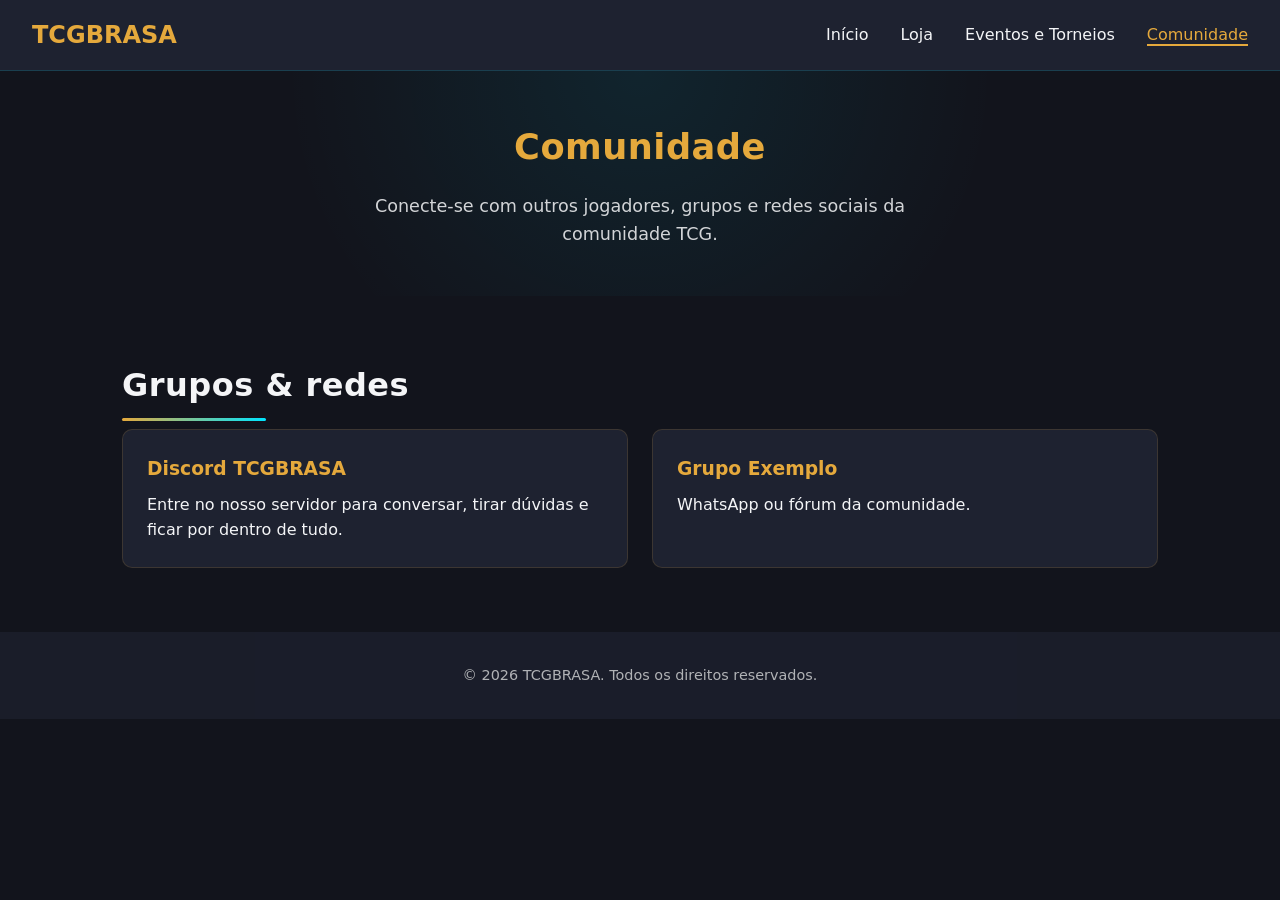
==== comunidade.html @ 6d98fee7 "Primeira versão do site TCGBRASA" ====
<!DOCTYPE html>
<html lang="pt-BR">
<head>
    <meta charset="UTF-8">
    <meta name="viewport" content="width=device-width, initial-scale=1.0">
    <title>Comunidade | TCGBRASA</title>
    <link rel="stylesheet" href="Pages_style/index.css">
</head>
<body>
    <header class="site-header">
        <div class="logo">TCGBRASA</div>
        <nav class="main-nav">
            <ul>
                <li><a href="index.html">Início</a></li>
                <li><a href="lojas.html">Loja</a></li>
                <li><a href="torneios.html">Eventos e Torneios</a></li>
                <li><a href="comunidade.html" class="active">Comunidade</a></li>
            </ul>
        </nav>
    </header>

    <main>
        <section class="hero page-hero">
            <h1>Comunidade</h1>
            <p>Conecte-se com outros jogadores, grupos e redes sociais da comunidade TCG.</p>
        </section>

        <section class="comunidade">
            <h2>Grupos & redes</h2>
            <div class="cards-grid">
                <a class="card" href="https://discord.gg/3YSHkBdrX" target="_blank" rel="noopener">
                    <h3>Discord TCGBRASA</h3>
                    <p>Entre no nosso servidor para conversar, tirar dúvidas e ficar por dentro de tudo.</p>
                </a>
                <div class="card">
                    <h3>Grupo Exemplo</h3>
                    <p>WhatsApp ou fórum da comunidade.</p>
                </div>
            </div>
        </section>
    </main>

    <footer class="site-footer">
        <p>&copy; 2026 TCGBRASA. Todos os direitos reservados.</p>
    </footer>
</body>
</html>
---- Pages_style/index.css ----
/* ===== Variáveis de cor ===== */
:root {
    --bg-main: #12141C;
    --bg-surface: #1E2230;
    --text-main: #F4F5F7;
    --accent-gold: #E5A93C;
    --accent-neon: #00E5FF;

    --font-base: 'Segoe UI', system-ui, -apple-system, sans-serif;
    --radius: 10px;
}

/* ===== Reset ===== */
* {
    box-sizing: border-box;
    margin: 0;
    padding: 0;
}

body {
    background-color: var(--bg-main);
    color: var(--text-main);
    font-family: var(--font-base);
    line-height: 1.6;
}

a {
    color: inherit;
    text-decoration: none;
}

h1, h2 {
    letter-spacing: 0.5px;
}

/* ===== Header / Navbar ===== */
.site-header {
    position: sticky;
    top: 0;
    z-index: 10;
    display: flex;
    align-items: center;
    justify-content: space-between;
    padding: 1rem 2rem;
    background-color: var(--bg-surface);
    border-bottom: 1px solid rgba(0, 229, 255, 0.15);
}

.logo {
    font-size: 1.5rem;
    font-weight: 700;
    color: var(--accent-gold);
}

.main-nav ul {
    display: flex;
    gap: 2rem;
    list-style: none;
}

.main-nav a {
    font-weight: 500;
    color: var(--text-main);
    transition: color 0.2s ease;
}

.main-nav a:hover {
    color: var(--accent-neon);
}

.main-nav a.active {
    color: var(--accent-gold);
    border-bottom: 2px solid var(--accent-gold);
}

/* ===== Hero ===== */
.hero {
    text-align: center;
    padding: 5rem 2rem;
    background: radial-gradient(circle at 50% 0%, rgba(0, 229, 255, 0.08), transparent 60%);
}

.hero h1 {
    font-size: 3rem;
    color: var(--accent-gold);
    margin-bottom: 1rem;
}

.hero p {
    font-size: 1.1rem;
    color: var(--text-main);
    max-width: 600px;
    margin: 0 auto;
    opacity: 0.85;
}

.page-hero {
    padding: 3rem 2rem;
}

.page-hero h1 {
    font-size: 2.2rem;
}

/* ===== Seções ===== */
main section {
    padding: 4rem 2rem;
    max-width: 1100px;
    margin: 0 auto;
}

main section h2 {
    font-size: 2rem;
    margin-bottom: 0.5rem;
    color: var(--text-main);
    position: relative;
    display: inline-block;
}

main section h2::after {
    content: "";
    display: block;
    width: 50%;
    height: 3px;
    margin-top: 0.4rem;
    background: linear-gradient(90deg, var(--accent-gold), var(--accent-neon));
    border-radius: 2px;
}

main section > p {
    margin-top: 1rem;
    margin-bottom: 2rem;
    opacity: 0.8;
    max-width: 700px;
}

/* ===== Cards ===== */
.cards-grid {
    display: grid;
    grid-template-columns: repeat(auto-fit, minmax(240px, 1fr));
    gap: 1.5rem;
}

/* ===== Animação de entrada ao rolar a página ===== */
.reveal {
    opacity: 0;
    transform: translateY(24px);
    transition: opacity 0.6s ease, transform 0.6s ease;
}

.reveal.is-visible {
    opacity: 1;
    transform: translateY(0);
}

.destaques .cards-grid .reveal:nth-child(1) { transition-delay: 0s; }
.destaques .cards-grid .reveal:nth-child(2) { transition-delay: 0.1s; }
.destaques .cards-grid .reveal:nth-child(3) { transition-delay: 0.2s; }
.destaques .cards-grid .reveal:nth-child(4) { transition-delay: 0.3s; }

.card {
    display: block;
    background-color: var(--bg-surface);
    border: 1px solid rgba(229, 169, 60, 0.15);
    border-radius: var(--radius);
    padding: 1.5rem;
    transition: transform 0.2s ease, border-color 0.2s ease, box-shadow 0.2s ease;
}

.card:hover {
    transform: translateY(-6px) scale(1.02);
    border-color: var(--accent-neon);
    box-shadow: 0 10px 28px rgba(0, 229, 255, 0.18);
}

.card h3 {
    color: var(--accent-gold);
    margin-bottom: 0.5rem;
}

/* ===== Footer ===== */
.site-footer {
    text-align: center;
    padding: 2rem;
    background-color: var(--bg-surface);
    color: var(--text-main);
    opacity: 0.7;
    font-size: 0.9rem;
}

/* ===== Responsivo ===== */
@media (max-width: 640px) {
    .site-header {
        flex-direction: column;
        gap: 1rem;
    }

    .main-nav ul {
        flex-wrap: wrap;
        justify-content: center;
        gap: 1rem;
    }

    .hero h1 {
        font-size: 2.2rem;
    }
}
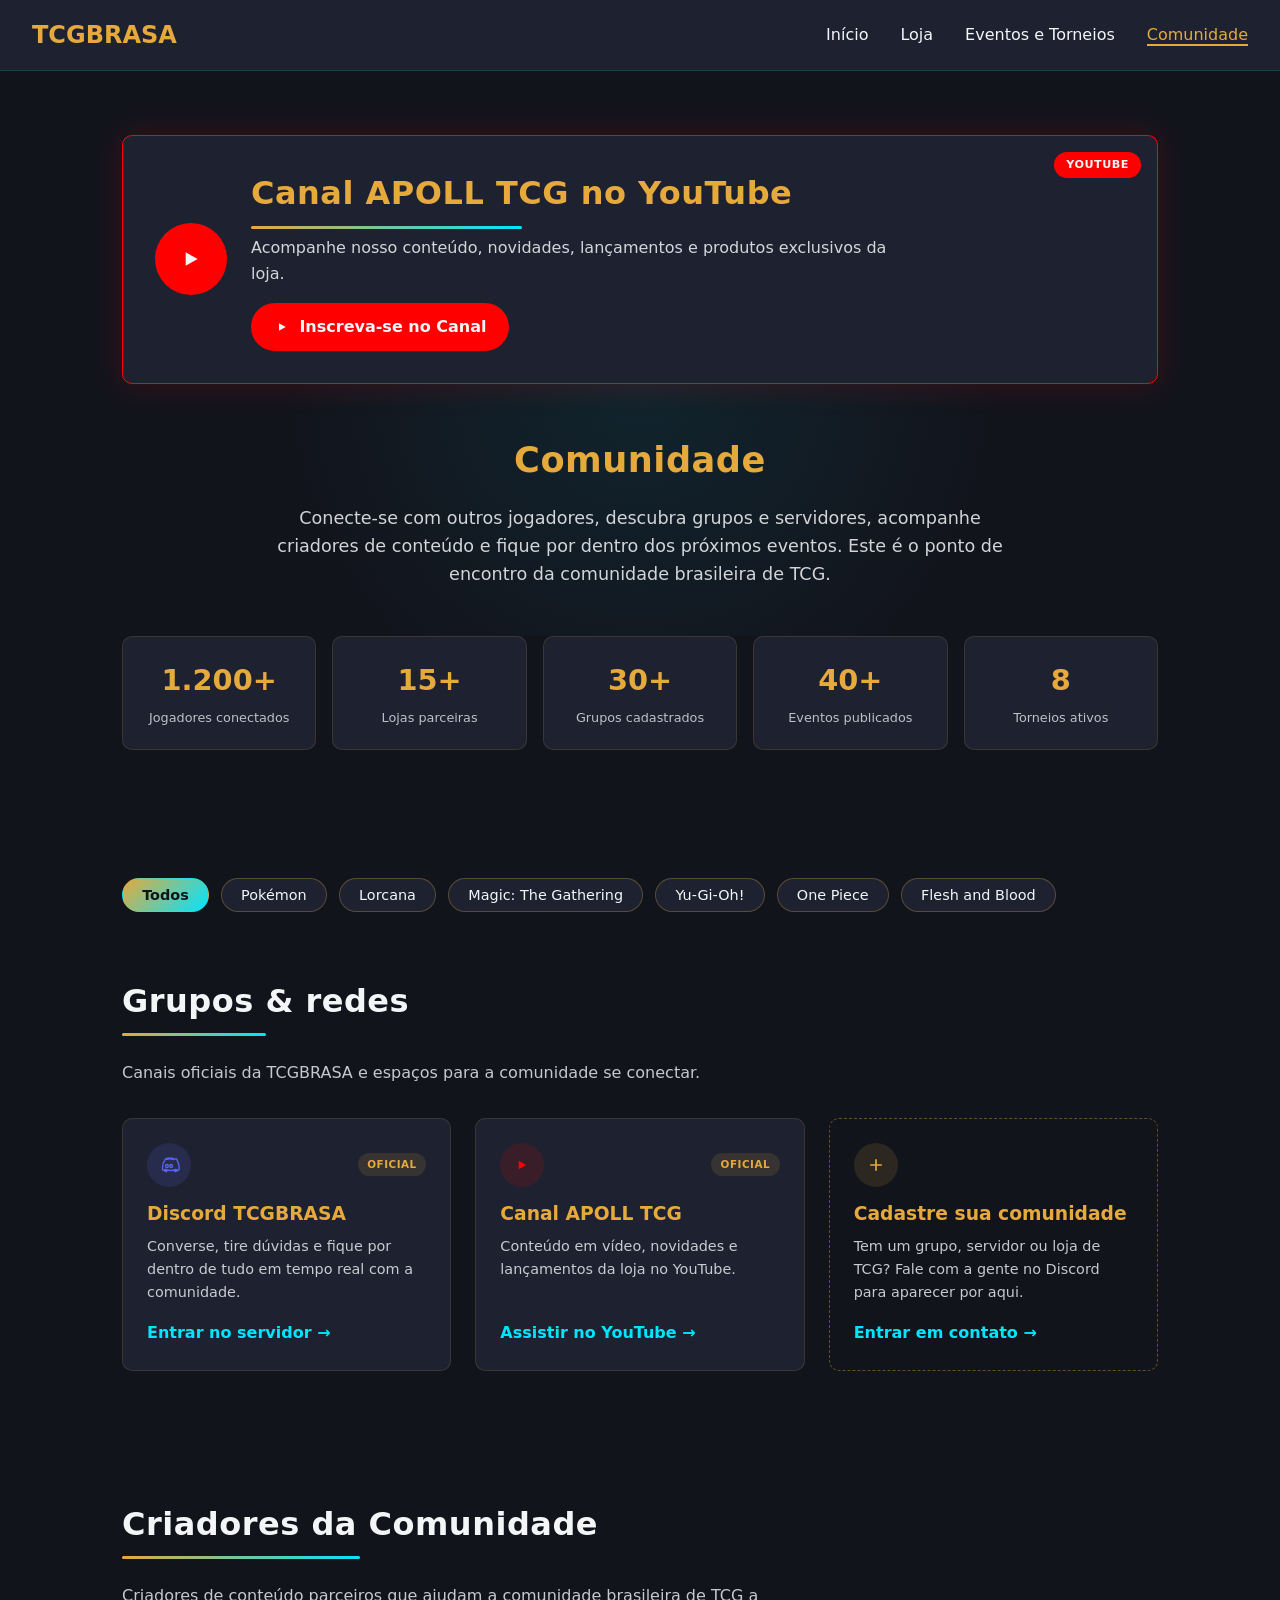
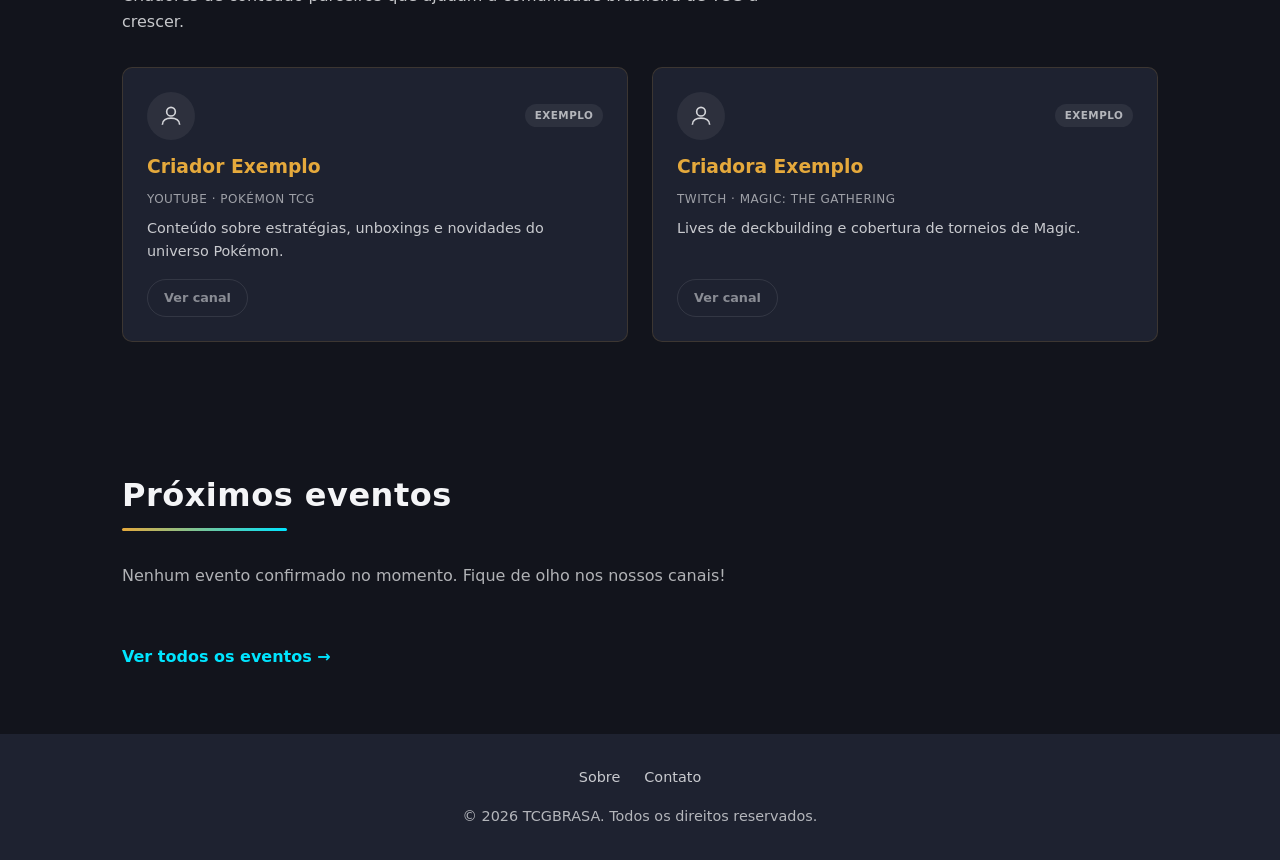
==== commit cb76845c: "Redesenha Comunidade e Home, e ajusta evento do Lorcana Challenge - Torneios: troca a foto do Lorcan" ====
--- a/comunidade.html
+++ b/comunidade.html
@@ -5,6 +5,7 @@
     <meta name="viewport" content="width=device-width, initial-scale=1.0">
     <title>Comunidade | TCGBRASA</title>
     <link rel="stylesheet" href="Pages_style/index.css">
+    <link rel="stylesheet" href="Pages_style/comunidade.css">
 </head>
 <body>
     <header class="site-header">
@@ -20,28 +21,156 @@
     </header>
 
     <main>
+        <section class="canal-destaque">
+            <div class="canal-banner">
+                <span class="canal-selo">YouTube</span>
+                <div class="canal-icone">
+                    <svg viewBox="0 0 24 24" width="32" height="32" fill="currentColor"><path d="M8 7l9 5-9 5V7z"/></svg>
+                </div>
+                <div class="canal-texto">
+                    <h2>Canal APOLL TCG no YouTube</h2>
+                    <p>Acompanhe nosso conteúdo, novidades, lançamentos e produtos exclusivos da loja.</p>
+                    <a class="canal-cta" href="https://youtube.com/@apolltcg?si=SiLE9PjFavkFjSxq" target="_blank" rel="noopener">
+                        <svg viewBox="0 0 24 24" width="18" height="18" fill="currentColor"><path d="M8 7l9 5-9 5V7z"/></svg>
+                        Inscreva-se no Canal
+                    </a>
+                </div>
+            </div>
+        </section>
+
         <section class="hero page-hero">
             <h1>Comunidade</h1>
-            <p>Conecte-se com outros jogadores, grupos e redes sociais da comunidade TCG.</p>
+            <p>Conecte-se com outros jogadores, descubra grupos e servidores, acompanhe criadores de conteúdo e fique por dentro dos próximos eventos. Este é o ponto de encontro da comunidade brasileira de TCG.</p>
+        </section>
+
+        <section class="stats">
+            <ul class="stats-grid">
+                <li class="stat-tile">
+                    <span class="stat-numero" data-metrica="jogadores">1.200+</span>
+                    <span class="stat-label">Jogadores conectados</span>
+                </li>
+                <li class="stat-tile">
+                    <span class="stat-numero" data-metrica="lojas">15+</span>
+                    <span class="stat-label">Lojas parceiras</span>
+                </li>
+                <li class="stat-tile">
+                    <span class="stat-numero" data-metrica="grupos">30+</span>
+                    <span class="stat-label">Grupos cadastrados</span>
+                </li>
+                <li class="stat-tile">
+                    <span class="stat-numero" data-metrica="eventos">40+</span>
+                    <span class="stat-label">Eventos publicados</span>
+                </li>
+                <li class="stat-tile">
+                    <span class="stat-numero" data-metrica="torneios">8</span>
+                    <span class="stat-label">Torneios ativos</span>
+                </li>
+            </ul>
+        </section>
+
+        <section class="filtros">
+            <div class="filtros-jogos">
+                <button class="filtro-btn active" data-jogo="todos">Todos</button>
+                <button class="filtro-btn" data-jogo="pokemon">Pokémon</button>
+                <button class="filtro-btn" data-jogo="lorcana">Lorcana</button>
+                <button class="filtro-btn" data-jogo="magic">Magic: The Gathering</button>
+                <button class="filtro-btn" data-jogo="yugioh">Yu-Gi-Oh!</button>
+                <button class="filtro-btn" data-jogo="onepiece">One Piece</button>
+                <button class="filtro-btn" data-jogo="fab">Flesh and Blood</button>
+            </div>
         </section>
 
         <section class="comunidade">
             <h2>Grupos & redes</h2>
+            <p>Canais oficiais da TCGBRASA e espaços para a comunidade se conectar.</p>
             <div class="cards-grid">
-                <a class="card" href="https://discord.gg/3YSHkBdrX" target="_blank" rel="noopener">
+                <a class="card grupo-card reveal" data-jogo="geral" href="https://discord.gg/3YSHkBdrX" target="_blank" rel="noopener">
+                    <div class="grupo-cabecalho">
+                        <span class="grupo-icone grupo-icone--discord">
+                            <svg viewBox="0 0 24 24" width="22" height="22" fill="none" stroke="currentColor" stroke-width="1.5"><path d="M18 5.5c-1.2-.6-2.5-1-3.9-1.2l-.2.4c1.3.3 2.4.8 3.5 1.5-2.9-1.4-6-1.4-8.9 0 1-.7 2.2-1.2 3.5-1.5l-.2-.4C10.5 4.5 9.2 4.9 8 5.5 5.3 9.4 4.6 13.2 5 17c1.5 1.1 2.9 1.8 4.3 2.2l.6-1.2c-.7-.3-1.4-.6-2-1 .2-.1.3-.2.5-.3 3.6 1.7 7.6 1.7 11.2 0 .2.1.3.2.5.3-.6.4-1.3.7-2 1l.6 1.2c1.4-.4 2.8-1.1 4.3-2.2.5-4.4-.7-8.1-2.7-11.5zM9.7 14.8c-.8 0-1.5-.8-1.5-1.7s.7-1.7 1.5-1.7 1.5.8 1.5 1.7-.7 1.7-1.5 1.7zm4.6 0c-.8 0-1.5-.8-1.5-1.7s.7-1.7 1.5-1.7 1.5.8 1.5 1.7-.6 1.7-1.5 1.7z"/></svg>
+                        </span>
+                        <span class="grupo-badge">Oficial</span>
+                    </div>
                     <h3>Discord TCGBRASA</h3>
-                    <p>Entre no nosso servidor para conversar, tirar dúvidas e ficar por dentro de tudo.</p>
+                    <p>Converse, tire dúvidas e fique por dentro de tudo em tempo real com a comunidade.</p>
+                    <span class="grupo-cta">Entrar no servidor →</span>
                 </a>
-                <div class="card">
-                    <h3>Grupo Exemplo</h3>
-                    <p>WhatsApp ou fórum da comunidade.</p>
+
+                <a class="card grupo-card reveal" data-jogo="geral" href="https://youtube.com/@apolltcg?si=SiLE9PjFavkFjSxq" target="_blank" rel="noopener">
+                    <div class="grupo-cabecalho">
+                        <span class="grupo-icone grupo-icone--youtube">
+                            <svg viewBox="0 0 24 24" width="20" height="20" fill="currentColor"><path d="M8 7l9 5-9 5V7z"/></svg>
+                        </span>
+                        <span class="grupo-badge">Oficial</span>
+                    </div>
+                    <h3>Canal APOLL TCG</h3>
+                    <p>Conteúdo em vídeo, novidades e lançamentos da loja no YouTube.</p>
+                    <span class="grupo-cta">Assistir no YouTube →</span>
+                </a>
+
+                <a class="card grupo-card grupo-card--cadastro reveal" data-jogo="geral" href="https://discord.gg/3YSHkBdrX" target="_blank" rel="noopener">
+                    <div class="grupo-cabecalho">
+                        <span class="grupo-icone grupo-icone--add">
+                            <svg viewBox="0 0 24 24" width="20" height="20" fill="none" stroke="currentColor" stroke-width="2"><path d="M12 5v14M5 12h14"/></svg>
+                        </span>
+                    </div>
+                    <h3>Cadastre sua comunidade</h3>
+                    <p>Tem um grupo, servidor ou loja de TCG? Fale com a gente no Discord para aparecer por aqui.</p>
+                    <span class="grupo-cta">Entrar em contato →</span>
+                </a>
+            </div>
+        </section>
+
+        <section class="criadores">
+            <h2>Criadores da Comunidade</h2>
+            <p>Criadores de conteúdo parceiros que ajudam a comunidade brasileira de TCG a crescer.</p>
+            <div class="cards-grid">
+                <div class="card criador-card reveal" data-jogo="pokemon">
+                    <div class="criador-topo">
+                        <span class="criador-avatar" aria-hidden="true">
+                            <svg viewBox="0 0 24 24" width="26" height="26" fill="none" stroke="currentColor" stroke-width="1.5"><circle cx="12" cy="8" r="4"/><path d="M4 20c0-4 3.6-6 8-6s8 2 8 6"/></svg>
+                        </span>
+                        <span class="grupo-badge grupo-badge--exemplo">Exemplo</span>
+                    </div>
+                    <h3>Criador Exemplo</h3>
+                    <span class="criador-plataforma">YouTube · Pokémon TCG</span>
+                    <p>Conteúdo sobre estratégias, unboxings e novidades do universo Pokémon.</p>
+                    <span class="criador-cta">Ver canal</span>
+                </div>
+
+                <div class="card criador-card reveal" data-jogo="magic">
+                    <div class="criador-topo">
+                        <span class="criador-avatar" aria-hidden="true">
+                            <svg viewBox="0 0 24 24" width="26" height="26" fill="none" stroke="currentColor" stroke-width="1.5"><circle cx="12" cy="8" r="4"/><path d="M4 20c0-4 3.6-6 8-6s8 2 8 6"/></svg>
+                        </span>
+                        <span class="grupo-badge grupo-badge--exemplo">Exemplo</span>
+                    </div>
+                    <h3>Criadora Exemplo</h3>
+                    <span class="criador-plataforma">Twitch · Magic: The Gathering</span>
+                    <p>Lives de deckbuilding e cobertura de torneios de Magic.</p>
+                    <span class="criador-cta">Ver canal</span>
                 </div>
             </div>
+        </section>
+
+        <section class="eventos-recentes">
+            <h2>Próximos eventos</h2>
+            <div class="cards-grid" id="eventos-teaser-grid"></div>
+            <p id="sem-eventos-teaser" class="sem-eventos">Nenhum evento confirmado no momento. Fique de olho nos nossos canais!</p>
+            <a class="ver-todos-link" href="torneios.html">Ver todos os eventos →</a>
         </section>
     </main>
 
     <footer class="site-footer">
+        <nav class="footer-nav">
+            <a href="sobre.html">Sobre</a>
+            <a href="contato.html">Contato</a>
+        </nav>
         <p>&copy; 2026 TCGBRASA. Todos os direitos reservados.</p>
     </footer>
+
+    <script src="js/eventos-data.js" defer></script>
+    <script src="js/comunidade.js" defer></script>
+    <script src="js/main.js" defer></script>
 </body>
-</html>+</html>
--- a/Pages_style/index.css
+++ b/Pages_style/index.css
@@ -89,7 +89,7 @@
 .hero p {
     font-size: 1.1rem;
     color: var(--text-main);
-    max-width: 600px;
+    max-width: 760px;
     margin: 0 auto;
     opacity: 0.85;
 }
@@ -134,6 +134,59 @@
     max-width: 700px;
 }
 
+/* ===== Filtros por jogo (reutilizado em Torneios, Loja e Comunidade) ===== */
+.filtros {
+    padding-bottom: 0;
+}
+
+.filtros-jogos {
+    display: flex;
+    flex-wrap: wrap;
+    gap: 0.75rem;
+}
+
+.filtro-btn {
+    padding: 0.5rem 1.2rem;
+    border-radius: 999px;
+    border: 1px solid rgba(229, 169, 60, 0.3);
+    background-color: var(--bg-surface);
+    color: var(--text-main);
+    font-family: inherit;
+    font-size: 0.9rem;
+    cursor: pointer;
+    transition: all 0.2s ease;
+}
+
+.filtro-btn:hover {
+    border-color: var(--accent-neon);
+}
+
+.filtro-btn.active {
+    background: linear-gradient(135deg, var(--accent-gold), var(--accent-neon));
+    color: var(--bg-main);
+    font-weight: 700;
+    border-color: transparent;
+}
+
+.evento-tag {
+    display: inline-block;
+    margin-bottom: 0.75rem;
+    padding: 0.25rem 0.75rem;
+    border-radius: 999px;
+    background-color: rgba(0, 229, 255, 0.12);
+    color: var(--accent-neon);
+    font-size: 0.75rem;
+    font-weight: 700;
+    text-transform: uppercase;
+    letter-spacing: 0.5px;
+}
+
+.sem-eventos {
+    display: none;
+    margin-top: 1.5rem;
+    opacity: 0.7;
+}
+
 /* ===== Cards ===== */
 .cards-grid {
     display: grid;
@@ -184,8 +237,29 @@
     padding: 2rem;
     background-color: var(--bg-surface);
     color: var(--text-main);
+    font-size: 0.9rem;
+}
+
+.footer-nav {
+    display: flex;
+    justify-content: center;
+    flex-wrap: wrap;
+    gap: 1.5rem;
+    margin-bottom: 1rem;
+}
+
+.footer-nav a {
+    opacity: 0.8;
+    transition: opacity 0.2s ease, color 0.2s ease;
+}
+
+.footer-nav a:hover {
+    opacity: 1;
+    color: var(--accent-neon);
+}
+
+.site-footer p {
     opacity: 0.7;
-    font-size: 0.9rem;
 }
 
 /* ===== Responsivo ===== */
--- a/Pages_style/comunidade.css
+++ b/Pages_style/comunidade.css
@@ -0,0 +1,274 @@
+/* ===== Destaque do canal (topo da página Comunidade) ===== */
+.canal-destaque {
+    padding-bottom: 0;
+}
+
+.canal-banner {
+    position: relative;
+    display: flex;
+    align-items: center;
+    gap: 1.5rem;
+    padding: 2rem;
+    background-color: var(--bg-surface);
+    border: 1px solid #FF0000;
+    border-radius: var(--radius);
+    box-shadow: 0 0 32px rgba(255, 0, 0, 0.18);
+}
+
+.canal-selo {
+    position: absolute;
+    top: 1rem;
+    right: 1rem;
+    padding: 0.25rem 0.75rem;
+    border-radius: 999px;
+    background-color: #FF0000;
+    color: var(--text-main);
+    font-size: 0.7rem;
+    font-weight: 700;
+    text-transform: uppercase;
+    letter-spacing: 0.5px;
+}
+
+.canal-icone {
+    flex-shrink: 0;
+    display: flex;
+    align-items: center;
+    justify-content: center;
+    width: 72px;
+    height: 72px;
+    border-radius: 50%;
+    background-color: #FF0000;
+    color: var(--text-main);
+}
+
+.canal-texto h2 {
+    color: var(--accent-gold);
+    margin-bottom: 0.4rem;
+}
+
+.canal-texto p {
+    opacity: 0.85;
+    max-width: 640px;
+}
+
+.canal-cta {
+    display: inline-flex;
+    align-items: center;
+    gap: 0.5rem;
+    margin-top: 1rem;
+    padding: 0.7rem 1.4rem;
+    border-radius: 999px;
+    background-color: #FF0000;
+    color: var(--text-main);
+    font-weight: 700;
+    transition: transform 0.2s ease, opacity 0.2s ease;
+}
+
+.canal-cta:hover {
+    transform: translateY(-2px);
+    opacity: 0.9;
+}
+
+@media (max-width: 640px) {
+    .canal-banner {
+        flex-direction: column;
+        text-align: center;
+    }
+
+    .canal-selo {
+        position: static;
+        display: inline-block;
+        margin-bottom: 0.5rem;
+    }
+}
+
+/* ===== Estatísticas da comunidade ===== */
+.stats {
+    padding-top: 0;
+}
+
+.stats-grid {
+    display: grid;
+    grid-template-columns: repeat(auto-fit, minmax(160px, 1fr));
+    gap: 1rem;
+    list-style: none;
+}
+
+.stat-tile {
+    display: flex;
+    flex-direction: column;
+    gap: 0.3rem;
+    padding: 1.25rem 1rem;
+    text-align: center;
+    background-color: var(--bg-surface);
+    border: 1px solid rgba(229, 169, 60, 0.15);
+    border-radius: var(--radius);
+}
+
+.stat-numero {
+    font-size: 1.8rem;
+    font-weight: 700;
+    color: var(--accent-gold);
+}
+
+.stat-label {
+    font-size: 0.8rem;
+    opacity: 0.75;
+}
+
+/* ===== Cards de grupo/rede ===== */
+.grupo-card {
+    display: flex;
+    flex-direction: column;
+}
+
+.grupo-cabecalho {
+    display: flex;
+    align-items: center;
+    justify-content: space-between;
+    margin-bottom: 0.75rem;
+}
+
+.grupo-icone {
+    display: flex;
+    align-items: center;
+    justify-content: center;
+    width: 44px;
+    height: 44px;
+    border-radius: 50%;
+    background-color: rgba(0, 229, 255, 0.12);
+    color: var(--accent-neon);
+}
+
+.grupo-icone--discord {
+    background-color: rgba(88, 101, 242, 0.15);
+    color: #5865F2;
+}
+
+.grupo-icone--youtube {
+    background-color: rgba(255, 0, 0, 0.12);
+    color: #FF0000;
+}
+
+.grupo-icone--add {
+    background-color: rgba(229, 169, 60, 0.12);
+    color: var(--accent-gold);
+}
+
+.grupo-badge {
+    padding: 0.2rem 0.6rem;
+    border-radius: 999px;
+    background-color: rgba(229, 169, 60, 0.12);
+    color: var(--accent-gold);
+    font-size: 0.65rem;
+    font-weight: 700;
+    text-transform: uppercase;
+    letter-spacing: 0.5px;
+}
+
+.grupo-badge--exemplo {
+    background-color: rgba(244, 245, 247, 0.1);
+    color: var(--text-main);
+    opacity: 0.7;
+}
+
+.grupo-card h3 {
+    margin-bottom: 0.4rem;
+}
+
+.grupo-card p {
+    opacity: 0.8;
+    font-size: 0.9rem;
+    flex-grow: 1;
+}
+
+.grupo-cta {
+    display: inline-block;
+    margin-top: 1rem;
+    font-weight: 700;
+    color: var(--accent-neon);
+}
+
+.grupo-card--cadastro {
+    border-style: dashed;
+    border-color: rgba(229, 169, 60, 0.4);
+    background-color: transparent;
+}
+
+/* ===== Cards de criador de conteúdo ===== */
+.criador-card {
+    display: flex;
+    flex-direction: column;
+}
+
+.criador-topo {
+    display: flex;
+    align-items: center;
+    justify-content: space-between;
+    margin-bottom: 0.75rem;
+}
+
+.criador-avatar {
+    display: flex;
+    align-items: center;
+    justify-content: center;
+    width: 48px;
+    height: 48px;
+    border-radius: 50%;
+    background-color: rgba(244, 245, 247, 0.08);
+    color: var(--text-main);
+    opacity: 0.85;
+}
+
+.criador-plataforma {
+    display: block;
+    margin-bottom: 0.5rem;
+    font-size: 0.75rem;
+    opacity: 0.6;
+    text-transform: uppercase;
+    letter-spacing: 0.5px;
+}
+
+.criador-card p {
+    opacity: 0.8;
+    font-size: 0.9rem;
+    flex-grow: 1;
+}
+
+.criador-cta {
+    display: inline-block;
+    margin-top: 1rem;
+    padding: 0.5rem 1rem;
+    border-radius: 999px;
+    border: 1px solid rgba(244, 245, 247, 0.2);
+    color: var(--text-main);
+    font-size: 0.8rem;
+    font-weight: 700;
+    opacity: 0.5;
+    cursor: not-allowed;
+    width: fit-content;
+}
+
+/* ===== Teaser de eventos ===== */
+.evento-teaser-card p {
+    opacity: 0.8;
+    font-size: 0.9rem;
+}
+
+.ver-todos-link {
+    display: inline-block;
+    margin-top: 1.5rem;
+    color: var(--accent-neon);
+    font-weight: 700;
+    transition: opacity 0.2s ease;
+}
+
+.ver-todos-link:hover {
+    opacity: 0.8;
+}
+
+@media (max-width: 500px) {
+    .stats-grid {
+        grid-template-columns: repeat(2, 1fr);
+    }
+}
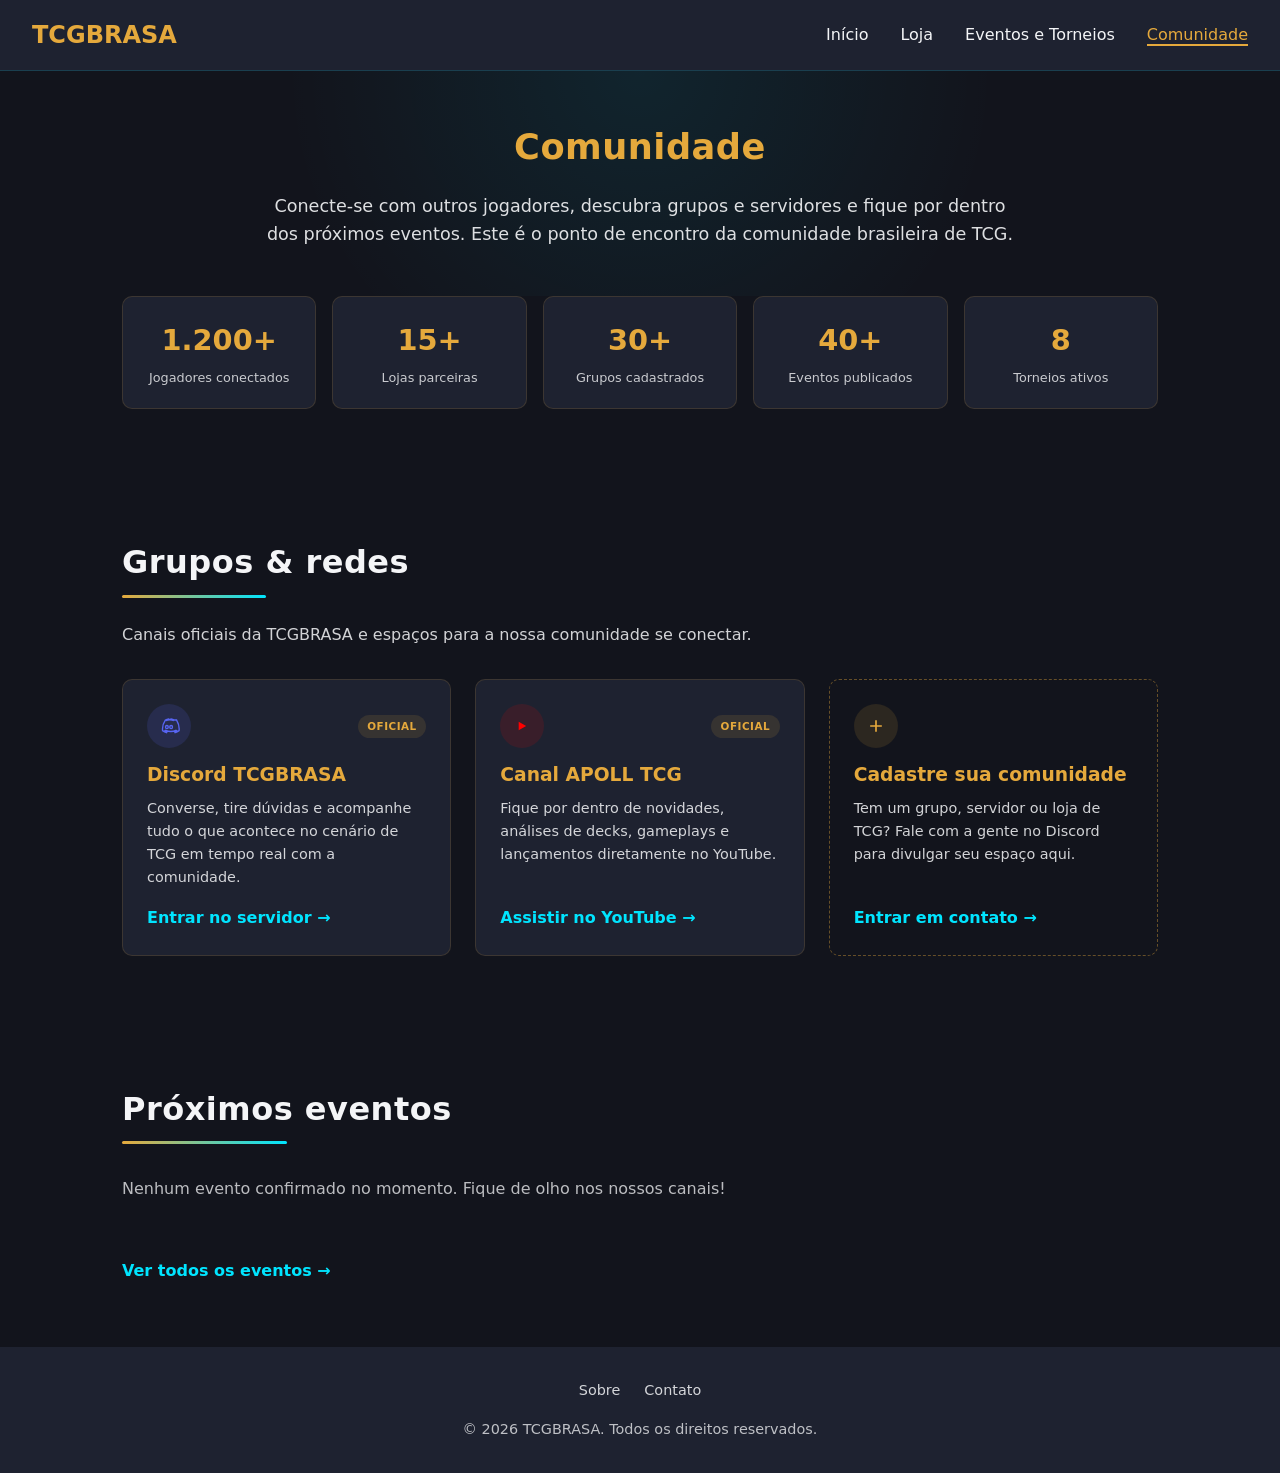
==== commit 1daafe23: "Simplifica Comunidade, adiciona feedbacks de compradores e refina UX - Comunidade: remove banner do " ====
--- a/comunidade.html
+++ b/comunidade.html
@@ -21,26 +21,9 @@
     </header>
 
     <main>
-        <section class="canal-destaque">
-            <div class="canal-banner">
-                <span class="canal-selo">YouTube</span>
-                <div class="canal-icone">
-                    <svg viewBox="0 0 24 24" width="32" height="32" fill="currentColor"><path d="M8 7l9 5-9 5V7z"/></svg>
-                </div>
-                <div class="canal-texto">
-                    <h2>Canal APOLL TCG no YouTube</h2>
-                    <p>Acompanhe nosso conteúdo, novidades, lançamentos e produtos exclusivos da loja.</p>
-                    <a class="canal-cta" href="https://youtube.com/@apolltcg?si=SiLE9PjFavkFjSxq" target="_blank" rel="noopener">
-                        <svg viewBox="0 0 24 24" width="18" height="18" fill="currentColor"><path d="M8 7l9 5-9 5V7z"/></svg>
-                        Inscreva-se no Canal
-                    </a>
-                </div>
-            </div>
-        </section>
-
         <section class="hero page-hero">
             <h1>Comunidade</h1>
-            <p>Conecte-se com outros jogadores, descubra grupos e servidores, acompanhe criadores de conteúdo e fique por dentro dos próximos eventos. Este é o ponto de encontro da comunidade brasileira de TCG.</p>
+            <p>Conecte-se com outros jogadores, descubra grupos e servidores e fique por dentro dos próximos eventos. Este é o ponto de encontro da comunidade brasileira de TCG.</p>
         </section>
 
         <section class="stats">
@@ -68,23 +51,11 @@
             </ul>
         </section>
 
-        <section class="filtros">
-            <div class="filtros-jogos">
-                <button class="filtro-btn active" data-jogo="todos">Todos</button>
-                <button class="filtro-btn" data-jogo="pokemon">Pokémon</button>
-                <button class="filtro-btn" data-jogo="lorcana">Lorcana</button>
-                <button class="filtro-btn" data-jogo="magic">Magic: The Gathering</button>
-                <button class="filtro-btn" data-jogo="yugioh">Yu-Gi-Oh!</button>
-                <button class="filtro-btn" data-jogo="onepiece">One Piece</button>
-                <button class="filtro-btn" data-jogo="fab">Flesh and Blood</button>
-            </div>
-        </section>
-
         <section class="comunidade">
             <h2>Grupos & redes</h2>
-            <p>Canais oficiais da TCGBRASA e espaços para a comunidade se conectar.</p>
+            <p>Canais oficiais da TCGBRASA e espaços para a nossa comunidade se conectar.</p>
             <div class="cards-grid">
-                <a class="card grupo-card reveal" data-jogo="geral" href="https://discord.gg/3YSHkBdrX" target="_blank" rel="noopener">
+                <a class="card grupo-card reveal" href="https://discord.gg/3YSHkBdrX" target="_blank" rel="noopener">
                     <div class="grupo-cabecalho">
                         <span class="grupo-icone grupo-icone--discord">
                             <svg viewBox="0 0 24 24" width="22" height="22" fill="none" stroke="currentColor" stroke-width="1.5"><path d="M18 5.5c-1.2-.6-2.5-1-3.9-1.2l-.2.4c1.3.3 2.4.8 3.5 1.5-2.9-1.4-6-1.4-8.9 0 1-.7 2.2-1.2 3.5-1.5l-.2-.4C10.5 4.5 9.2 4.9 8 5.5 5.3 9.4 4.6 13.2 5 17c1.5 1.1 2.9 1.8 4.3 2.2l.6-1.2c-.7-.3-1.4-.6-2-1 .2-.1.3-.2.5-.3 3.6 1.7 7.6 1.7 11.2 0 .2.1.3.2.5.3-.6.4-1.3.7-2 1l.6 1.2c1.4-.4 2.8-1.1 4.3-2.2.5-4.4-.7-8.1-2.7-11.5zM9.7 14.8c-.8 0-1.5-.8-1.5-1.7s.7-1.7 1.5-1.7 1.5.8 1.5 1.7-.7 1.7-1.5 1.7zm4.6 0c-.8 0-1.5-.8-1.5-1.7s.7-1.7 1.5-1.7 1.5.8 1.5 1.7-.6 1.7-1.5 1.7z"/></svg>
@@ -92,11 +63,11 @@
                         <span class="grupo-badge">Oficial</span>
                     </div>
                     <h3>Discord TCGBRASA</h3>
-                    <p>Converse, tire dúvidas e fique por dentro de tudo em tempo real com a comunidade.</p>
+                    <p>Converse, tire dúvidas e acompanhe tudo o que acontece no cenário de TCG em tempo real com a comunidade.</p>
                     <span class="grupo-cta">Entrar no servidor →</span>
                 </a>
 
-                <a class="card grupo-card reveal" data-jogo="geral" href="https://youtube.com/@apolltcg?si=SiLE9PjFavkFjSxq" target="_blank" rel="noopener">
+                <a class="card grupo-card reveal" href="https://youtube.com/@apolltcg?si=SiLE9PjFavkFjSxq" target="_blank" rel="noopener">
                     <div class="grupo-cabecalho">
                         <span class="grupo-icone grupo-icone--youtube">
                             <svg viewBox="0 0 24 24" width="20" height="20" fill="currentColor"><path d="M8 7l9 5-9 5V7z"/></svg>
@@ -104,52 +75,20 @@
                         <span class="grupo-badge">Oficial</span>
                     </div>
                     <h3>Canal APOLL TCG</h3>
-                    <p>Conteúdo em vídeo, novidades e lançamentos da loja no YouTube.</p>
+                    <p>Fique por dentro de novidades, análises de decks, gameplays e lançamentos diretamente no YouTube.</p>
                     <span class="grupo-cta">Assistir no YouTube →</span>
                 </a>
 
-                <a class="card grupo-card grupo-card--cadastro reveal" data-jogo="geral" href="https://discord.gg/3YSHkBdrX" target="_blank" rel="noopener">
+                <a class="card grupo-card grupo-card--cadastro reveal" href="https://discord.gg/3YSHkBdrX" target="_blank" rel="noopener">
                     <div class="grupo-cabecalho">
                         <span class="grupo-icone grupo-icone--add">
                             <svg viewBox="0 0 24 24" width="20" height="20" fill="none" stroke="currentColor" stroke-width="2"><path d="M12 5v14M5 12h14"/></svg>
                         </span>
                     </div>
                     <h3>Cadastre sua comunidade</h3>
-                    <p>Tem um grupo, servidor ou loja de TCG? Fale com a gente no Discord para aparecer por aqui.</p>
+                    <p>Tem um grupo, servidor ou loja de TCG? Fale com a gente no Discord para divulgar seu espaço aqui.</p>
                     <span class="grupo-cta">Entrar em contato →</span>
                 </a>
-            </div>
-        </section>
-
-        <section class="criadores">
-            <h2>Criadores da Comunidade</h2>
-            <p>Criadores de conteúdo parceiros que ajudam a comunidade brasileira de TCG a crescer.</p>
-            <div class="cards-grid">
-                <div class="card criador-card reveal" data-jogo="pokemon">
-                    <div class="criador-topo">
-                        <span class="criador-avatar" aria-hidden="true">
-                            <svg viewBox="0 0 24 24" width="26" height="26" fill="none" stroke="currentColor" stroke-width="1.5"><circle cx="12" cy="8" r="4"/><path d="M4 20c0-4 3.6-6 8-6s8 2 8 6"/></svg>
-                        </span>
-                        <span class="grupo-badge grupo-badge--exemplo">Exemplo</span>
-                    </div>
-                    <h3>Criador Exemplo</h3>
-                    <span class="criador-plataforma">YouTube · Pokémon TCG</span>
-                    <p>Conteúdo sobre estratégias, unboxings e novidades do universo Pokémon.</p>
-                    <span class="criador-cta">Ver canal</span>
-                </div>
-
-                <div class="card criador-card reveal" data-jogo="magic">
-                    <div class="criador-topo">
-                        <span class="criador-avatar" aria-hidden="true">
-                            <svg viewBox="0 0 24 24" width="26" height="26" fill="none" stroke="currentColor" stroke-width="1.5"><circle cx="12" cy="8" r="4"/><path d="M4 20c0-4 3.6-6 8-6s8 2 8 6"/></svg>
-                        </span>
-                        <span class="grupo-badge grupo-badge--exemplo">Exemplo</span>
-                    </div>
-                    <h3>Criadora Exemplo</h3>
-                    <span class="criador-plataforma">Twitch · Magic: The Gathering</span>
-                    <p>Lives de deckbuilding e cobertura de torneios de Magic.</p>
-                    <span class="criador-cta">Ver canal</span>
-                </div>
             </div>
         </section>
 
--- a/Pages_style/index.css
+++ b/Pages_style/index.css
@@ -91,7 +91,7 @@
     color: var(--text-main);
     max-width: 760px;
     margin: 0 auto;
-    opacity: 0.85;
+    opacity: 0.9;
 }
 
 .page-hero {
@@ -130,7 +130,7 @@
 main section > p {
     margin-top: 1rem;
     margin-bottom: 2rem;
-    opacity: 0.8;
+    opacity: 0.85;
     max-width: 700px;
 }
 
@@ -181,10 +181,33 @@
     letter-spacing: 0.5px;
 }
 
+/* Cards de evento (usado em Torneios e no teaser da Comunidade): título, data e
+   local sempre alinhados no rodapé do card, mesmo quando o título quebra em 2 linhas */
+.evento-card,
+.evento-teaser-card {
+    display: flex;
+    flex-direction: column;
+}
+
+.evento-info {
+    margin-top: auto;
+    padding-top: 0.75rem;
+}
+
+.evento-data {
+    font-weight: 600;
+    opacity: 0.9;
+}
+
+.evento-local {
+    opacity: 0.8;
+    font-size: 0.9rem;
+}
+
 .sem-eventos {
     display: none;
     margin-top: 1.5rem;
-    opacity: 0.7;
+    opacity: 0.75;
 }
 
 /* ===== Cards ===== */
@@ -231,6 +254,111 @@
     margin-bottom: 0.5rem;
 }
 
+/* ===== Cards de produto (reutilizado na Loja e na Home) ===== */
+.produto-card {
+    padding: 0;
+    overflow: hidden;
+}
+
+.produto-imagem {
+    display: block;
+    aspect-ratio: 4 / 3;
+    background-color: var(--text-main);
+}
+
+.produto-imagem img {
+    width: 100%;
+    height: 100%;
+    object-fit: contain;
+    padding: 1rem;
+}
+
+.produto-info {
+    padding: 1.25rem;
+}
+
+.produto-colecao {
+    display: block;
+    margin-bottom: 0.3rem;
+    font-size: 0.75rem;
+    opacity: 0.65;
+    text-transform: uppercase;
+    letter-spacing: 0.5px;
+}
+
+.produto-info h3 {
+    margin-bottom: 1rem;
+    font-size: 1.05rem;
+    color: var(--accent-gold);
+}
+
+.produto-rodape {
+    display: flex;
+    align-items: center;
+    justify-content: space-between;
+    gap: 0.75rem;
+    flex-wrap: wrap;
+}
+
+.produto-preco {
+    font-size: 0.9rem;
+    opacity: 0.8;
+}
+
+.produto-cta {
+    display: inline-flex;
+    align-items: center;
+    gap: 0.4rem;
+    padding: 0.5rem 1rem;
+    border-radius: 999px;
+    border: none;
+    background: linear-gradient(90deg, var(--accent-gold), var(--accent-neon), var(--accent-gold));
+    background-size: 200% 100%;
+    color: var(--bg-main);
+    font-size: 0.8rem;
+    font-weight: 700;
+    white-space: nowrap;
+    cursor: pointer;
+    animation: shimmer-dinamico 3s linear infinite;
+    transition: transform 0.2s ease, opacity 0.2s ease;
+}
+
+.produto-cta:hover {
+    transform: translateY(-2px);
+    opacity: 0.9;
+}
+
+@keyframes shimmer-dinamico {
+    0% { background-position: 0% 50%; }
+    100% { background-position: 200% 50%; }
+}
+
+@media (prefers-reduced-motion: reduce) {
+    .produto-cta {
+        animation: none;
+    }
+}
+
+.card-link-cta {
+    display: inline-block;
+    margin-top: 1rem;
+    font-weight: 700;
+    color: var(--accent-neon);
+}
+
+/* Link "ver todos" (usado em teasers de conteúdo: eventos, produtos, etc.) */
+.ver-todos-link {
+    display: inline-block;
+    margin-top: 1.5rem;
+    color: var(--accent-neon);
+    font-weight: 700;
+    transition: opacity 0.2s ease;
+}
+
+.ver-todos-link:hover {
+    opacity: 0.8;
+}
+
 /* ===== Footer ===== */
 .site-footer {
     text-align: center;
@@ -249,7 +377,7 @@
 }
 
 .footer-nav a {
-    opacity: 0.8;
+    opacity: 0.85;
     transition: opacity 0.2s ease, color 0.2s ease;
 }
 
@@ -259,7 +387,7 @@
 }
 
 .site-footer p {
-    opacity: 0.7;
+    opacity: 0.75;
 }
 
 /* ===== Responsivo ===== */
--- a/Pages_style/comunidade.css
+++ b/Pages_style/comunidade.css
@@ -1,87 +1,3 @@
-/* ===== Destaque do canal (topo da página Comunidade) ===== */
-.canal-destaque {
-    padding-bottom: 0;
-}
-
-.canal-banner {
-    position: relative;
-    display: flex;
-    align-items: center;
-    gap: 1.5rem;
-    padding: 2rem;
-    background-color: var(--bg-surface);
-    border: 1px solid #FF0000;
-    border-radius: var(--radius);
-    box-shadow: 0 0 32px rgba(255, 0, 0, 0.18);
-}
-
-.canal-selo {
-    position: absolute;
-    top: 1rem;
-    right: 1rem;
-    padding: 0.25rem 0.75rem;
-    border-radius: 999px;
-    background-color: #FF0000;
-    color: var(--text-main);
-    font-size: 0.7rem;
-    font-weight: 700;
-    text-transform: uppercase;
-    letter-spacing: 0.5px;
-}
-
-.canal-icone {
-    flex-shrink: 0;
-    display: flex;
-    align-items: center;
-    justify-content: center;
-    width: 72px;
-    height: 72px;
-    border-radius: 50%;
-    background-color: #FF0000;
-    color: var(--text-main);
-}
-
-.canal-texto h2 {
-    color: var(--accent-gold);
-    margin-bottom: 0.4rem;
-}
-
-.canal-texto p {
-    opacity: 0.85;
-    max-width: 640px;
-}
-
-.canal-cta {
-    display: inline-flex;
-    align-items: center;
-    gap: 0.5rem;
-    margin-top: 1rem;
-    padding: 0.7rem 1.4rem;
-    border-radius: 999px;
-    background-color: #FF0000;
-    color: var(--text-main);
-    font-weight: 700;
-    transition: transform 0.2s ease, opacity 0.2s ease;
-}
-
-.canal-cta:hover {
-    transform: translateY(-2px);
-    opacity: 0.9;
-}
-
-@media (max-width: 640px) {
-    .canal-banner {
-        flex-direction: column;
-        text-align: center;
-    }
-
-    .canal-selo {
-        position: static;
-        display: inline-block;
-        margin-bottom: 0.5rem;
-    }
-}
-
 /* ===== Estatísticas da comunidade ===== */
 .stats {
     padding-top: 0;
@@ -113,7 +29,7 @@
 
 .stat-label {
     font-size: 0.8rem;
-    opacity: 0.75;
+    opacity: 0.8;
 }
 
 /* ===== Cards de grupo/rede ===== */
@@ -166,18 +82,12 @@
     letter-spacing: 0.5px;
 }
 
-.grupo-badge--exemplo {
-    background-color: rgba(244, 245, 247, 0.1);
-    color: var(--text-main);
-    opacity: 0.7;
-}
-
 .grupo-card h3 {
     margin-bottom: 0.4rem;
 }
 
 .grupo-card p {
-    opacity: 0.8;
+    opacity: 0.85;
     font-size: 0.9rem;
     flex-grow: 1;
 }
@@ -195,77 +105,6 @@
     background-color: transparent;
 }
 
-/* ===== Cards de criador de conteúdo ===== */
-.criador-card {
-    display: flex;
-    flex-direction: column;
-}
-
-.criador-topo {
-    display: flex;
-    align-items: center;
-    justify-content: space-between;
-    margin-bottom: 0.75rem;
-}
-
-.criador-avatar {
-    display: flex;
-    align-items: center;
-    justify-content: center;
-    width: 48px;
-    height: 48px;
-    border-radius: 50%;
-    background-color: rgba(244, 245, 247, 0.08);
-    color: var(--text-main);
-    opacity: 0.85;
-}
-
-.criador-plataforma {
-    display: block;
-    margin-bottom: 0.5rem;
-    font-size: 0.75rem;
-    opacity: 0.6;
-    text-transform: uppercase;
-    letter-spacing: 0.5px;
-}
-
-.criador-card p {
-    opacity: 0.8;
-    font-size: 0.9rem;
-    flex-grow: 1;
-}
-
-.criador-cta {
-    display: inline-block;
-    margin-top: 1rem;
-    padding: 0.5rem 1rem;
-    border-radius: 999px;
-    border: 1px solid rgba(244, 245, 247, 0.2);
-    color: var(--text-main);
-    font-size: 0.8rem;
-    font-weight: 700;
-    opacity: 0.5;
-    cursor: not-allowed;
-    width: fit-content;
-}
-
-/* ===== Teaser de eventos ===== */
-.evento-teaser-card p {
-    opacity: 0.8;
-    font-size: 0.9rem;
-}
-
-.ver-todos-link {
-    display: inline-block;
-    margin-top: 1.5rem;
-    color: var(--accent-neon);
-    font-weight: 700;
-    transition: opacity 0.2s ease;
-}
-
-.ver-todos-link:hover {
-    opacity: 0.8;
-}
 
 @media (max-width: 500px) {
     .stats-grid {
